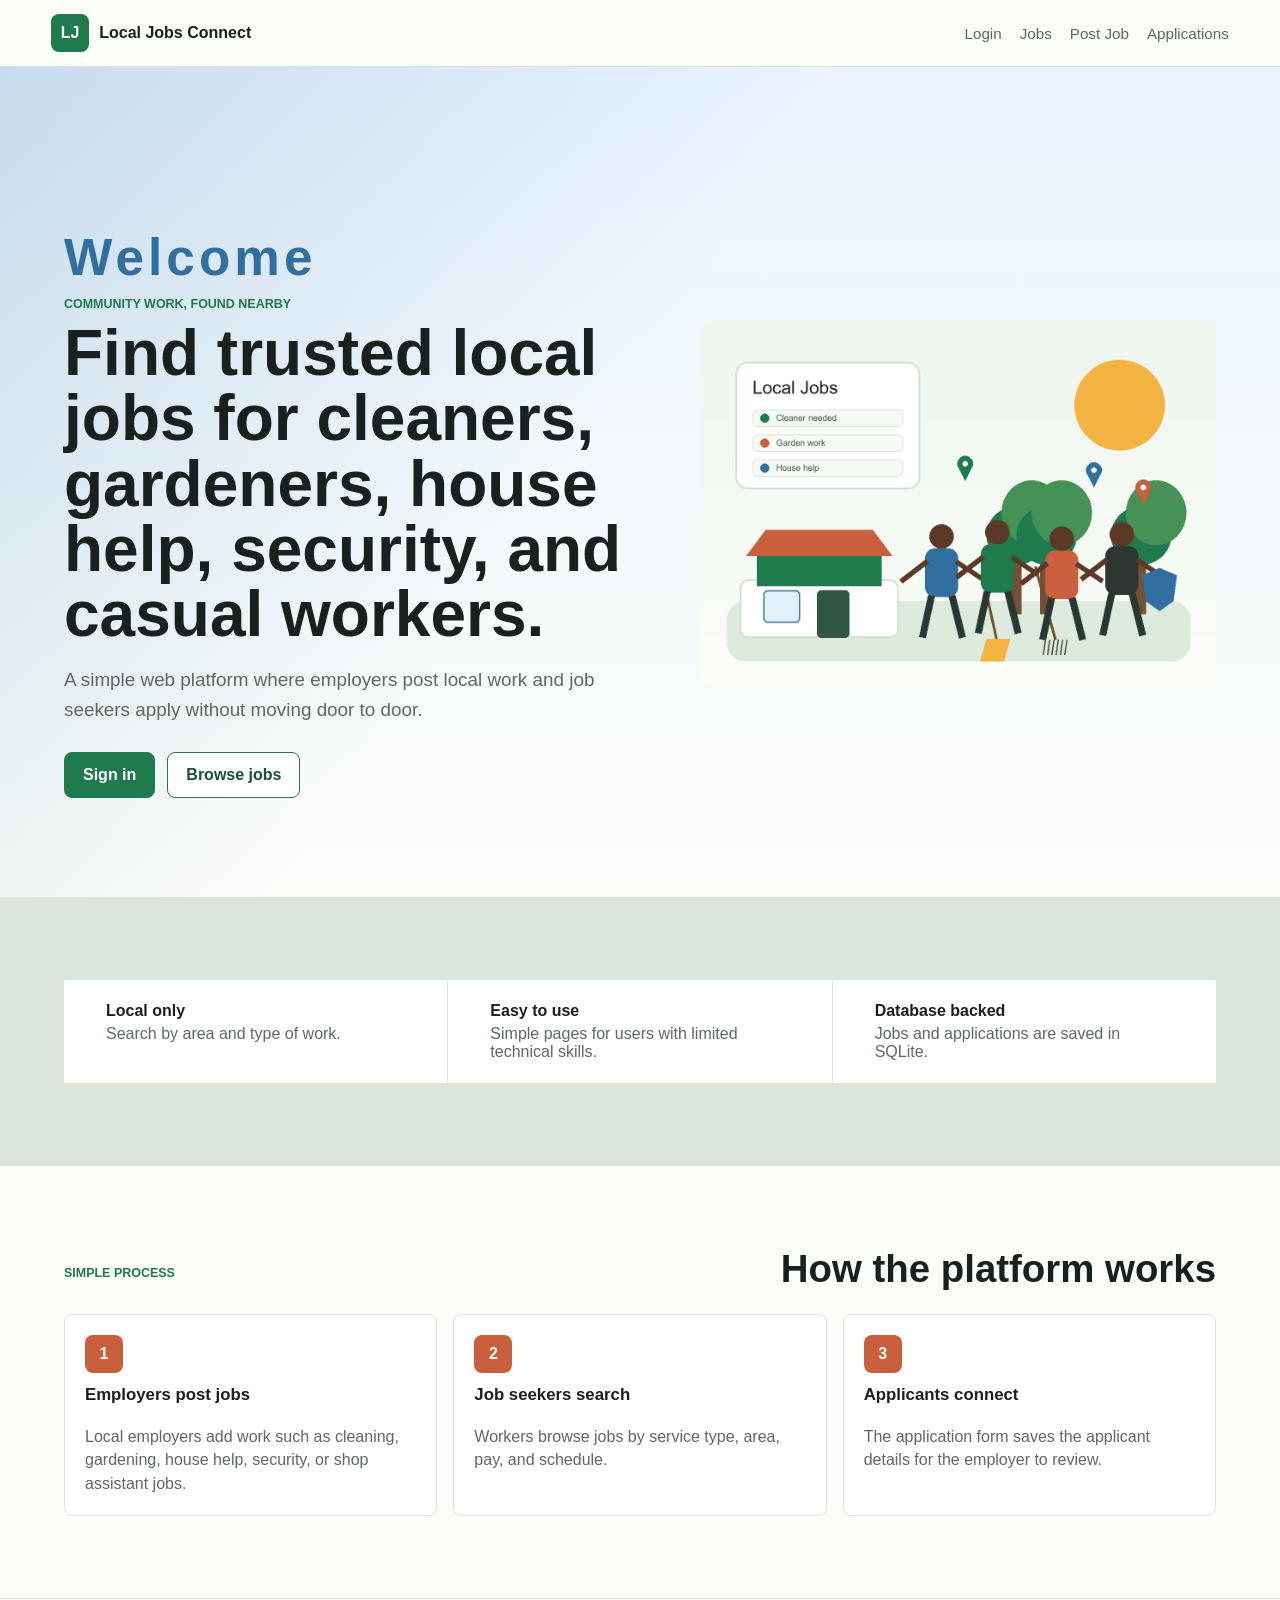
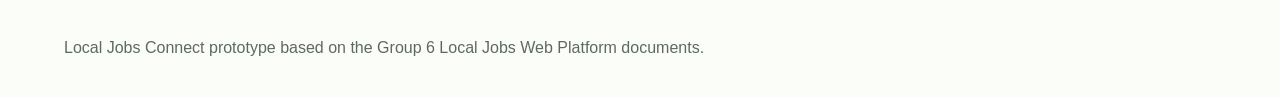
==== index.html @ a4a3d5a1 "Initial commit: Local Jobs Connect web app" ====
<!DOCTYPE html>
<html lang="en">
<head>
  <meta charset="UTF-8">
  <meta name="viewport" content="width=device-width, initial-scale=1.0">
  <title>Local Jobs Connect</title>
  <link rel="stylesheet" href="styles.css">
</head>
<body>
  <header class="site-header">
    <a class="brand" href="/" aria-label="Local Jobs Connect home">
      <span class="brand-mark">LJ</span>
      <span>Local Jobs Connect</span>
    </a>
    <nav aria-label="Main navigation">
      <a href="/login.html">Login</a>
      <a href="/jobs.html">Jobs</a>
      <a href="/post.html">Post Job</a>
      <a href="/applications.html">Applications</a>
    </nav>
  </header>


  <main>
    <section class="hero hero--welcome">
      <div class="hero-copy">
        <div class="welcome-anim" aria-label="Welcome" role="heading" aria-level="1">
          <span id="welcomeLetters" class="welcome-letter"></span>
        </div>

        <p class="eyebrow">Community work, found nearby</p>
        <h1>Find trusted local jobs for cleaners, gardeners, house help, security, and casual workers.</h1>
        <p class="hero-text">A simple web platform where employers post local work and job seekers apply without moving door to door.</p>
        <div class="hero-actions">
          <a class="button primary" href="/login.html">Sign in</a>
          <a class="button secondary" href="/jobs.html">Browse jobs</a>
        </div>
      </div>

      <div class="hero-media" aria-label="Local jobs hero background">
        <img
          src="assets/local-jobs-hero.png"
          alt="A gardener boy slashing the garden area"
          class="hero-bg-img"
        />
      </div>
    </section>

    <script>
      // Letter-by-letter Welcome animation on the first page
      (function () {
        const host = document.getElementById('welcomeLetters');
        if (!host) return;
        const text = 'Welcome';
        host.textContent = '';
        let i = 0;
        const interval = setInterval(() => {
          host.textContent += text[i];
          i += 1;
          if (i >= text.length) clearInterval(interval);
        }, 140);
      })();
    </script>


    <section class="quick-stats" aria-label="Platform highlights">
      <div>
        <strong>Local only</strong>
        <span>Search by area and type of work.</span>
      </div>
      <div>
        <strong>Easy to use</strong>
        <span>Simple pages for users with limited technical skills.</span>
      </div>
      <div>
        <strong>Database backed</strong>
        <span>Jobs and applications are saved in SQLite.</span>
      </div>
    </section>

    <section class="how-section">
      <div class="section-heading">
        <p class="eyebrow">Simple process</p>
        <h2>How the platform works</h2>
      </div>
      <div class="steps">
        <article>
          <span>1</span>
          <h3>Employers post jobs</h3>
          <p>Local employers add work such as cleaning, gardening, house help, security, or shop assistant jobs.</p>
        </article>
        <article>
          <span>2</span>
          <h3>Job seekers search</h3>
          <p>Workers browse jobs by service type, area, pay, and schedule.</p>
        </article>
        <article>
          <span>3</span>
          <h3>Applicants connect</h3>
          <p>The application form saves the applicant details for the employer to review.</p>
        </article>
      </div>
    </section>
  </main>

  <footer>
    <p>Local Jobs Connect prototype based on the Group 6 Local Jobs Web Platform documents.</p>
  </footer>
</body>
</html>
---- styles.css ----
:root {
  --ink: #18211e;
  --muted: #5d6962;
  --line: #dce5dc;
  --paper: #fbfdf9;
  --soft: #eef6ee;
  --green: #1f7a4d;
  --green-dark: #135333;
  --sun: #f3b441;
  --clay: #c95f3c;
  --blue: #306f9f;
  --white: #ffffff;
  font-family: Arial, Helvetica, sans-serif;
}

* {
  box-sizing: border-box;
}

html {
  scroll-behavior: smooth;
}

body {
  margin: 0;
  color: var(--ink);
  background: var(--paper);
}

a {
  color: inherit;
}

.site-header {
  position: sticky;
  top: 0;
  z-index: 10;
  display: flex;
  align-items: center;
  justify-content: space-between;
  gap: 18px;
  padding: 14px clamp(16px, 4vw, 56px);
  background: rgba(251, 253, 249, 0.94);
  border-bottom: 1px solid var(--line);
  backdrop-filter: blur(12px);
}

.brand {
  display: inline-flex;
  align-items: center;
  gap: 10px;
  font-weight: 800;
  text-decoration: none;
}

.brand-mark {
  display: grid;
  width: 38px;
  height: 38px;
  place-items: center;
  color: var(--white);
  background: var(--green);
  border-radius: 8px;
}

nav {
  display: flex;
  gap: 18px;
  color: var(--muted);
  font-size: 0.95rem;
}

nav a {
  text-decoration: none;
}

nav a[aria-current="page"] {
  color: var(--green-dark);
  font-weight: 800;
}

.hero {
  display: grid;
  grid-template-columns: minmax(0, 1fr) minmax(300px, 0.9fr);
  gap: clamp(24px, 5vw, 64px);
  align-items: center;
  min-height: calc(100vh - 70px);
  padding: clamp(34px, 6vw, 72px) clamp(16px, 5vw, 72px) 28px;
  background:
    linear-gradient(125deg, rgba(31, 122, 77, 0.12), transparent 46%),
    linear-gradient(0deg, var(--paper), var(--soft));
}

/* Blue welcome variant */
.hero--welcome {
  background:
    linear-gradient(125deg, rgba(48, 111, 159, 0.18), transparent 46%),
    linear-gradient(0deg, var(--paper), #eaf4ff);
}

.welcome-anim {
  margin: 18px 0 10px;
  font-weight: 900;
  color: var(--blue);
  font-size: clamp(2rem, 4vw, 3.2rem);
  letter-spacing: 0.08em;
}

.welcome-letter {
  display: inline-block;
  min-width: 1ch;
}

.hero-bg-img {
  width: 100%;
  height: 100%;
  object-fit: cover;
  border-radius: 12px;
}

.auth-wrap {
  padding: clamp(42px, 7vw, 82px) clamp(16px, 5vw, 72px) 42px;
  display: flex;
  justify-content: center;
}

.auth-card {
  width: min(720px, 100%);
  border: 1px solid var(--line);
  border-radius: 12px;
  background: #ffffff;
  padding: 26px;
}

.auth-title {
  margin: 0;
  color: var(--blue);
  font-size: clamp(2rem, 4vw, 3rem);
  font-weight: 900;
}

.auth-subtitle {
  margin: 10px 0 22px;
  color: var(--muted);
  font-weight: 700;
}

.auth-buttons {
  display: grid;
  grid-template-columns: 1fr 1fr;
  gap: 12px;
}

.auth-hint {
  margin-top: 18px;
  color: var(--muted);
  font-weight: 700;
}

@media (max-width: 640px) {
  .auth-buttons {
    grid-template-columns: 1fr;
  }
}


.hero-copy {
  max-width: 720px;
}

.eyebrow {
  margin: 0 0 10px;
  color: var(--green);
  font-size: 0.78rem;
  font-weight: 800;
  letter-spacing: 0;
  text-transform: uppercase;
}

h1,
h2,
h3,
p {
  overflow-wrap: anywhere;
}

h1 {
  margin: 0;
  max-width: 760px;
  font-size: clamp(2.15rem, 5vw, 4.9rem);
  line-height: 1.02;
}

h2 {
  margin: 0;
  font-size: clamp(1.6rem, 3vw, 2.45rem);
  line-height: 1.1;
}

h3 {
  margin: 0 0 8px;
  font-size: 1.05rem;
}

.hero-text {
  max-width: 620px;
  margin: 18px 0 0;
  color: var(--muted);
  font-size: clamp(1rem, 2vw, 1.18rem);
  line-height: 1.55;
}

.hero-actions {
  display: flex;
  flex-wrap: wrap;
  gap: 12px;
  margin-top: 28px;
}

.button {
  display: inline-flex;
  min-height: 46px;
  align-items: center;
  justify-content: center;
  padding: 0 18px;
  border: 1px solid var(--green);
  border-radius: 8px;
  font: inherit;
  font-weight: 800;
  text-decoration: none;
  cursor: pointer;
}

.button.primary {
  color: var(--white);
  background: var(--green);
}

.button.primary:hover {
  background: var(--green-dark);
}

.button.secondary {
  color: var(--green-dark);
  background: var(--white);
}

.hero-media {
  min-height: 320px;
}

.hero-media img {
  display: block;
  width: 100%;
  max-height: 72vh;
  object-fit: contain;
}

main {
  min-height: calc(100vh - 145px);
}

.page-hero {
  padding: clamp(42px, 7vw, 82px) clamp(16px, 5vw, 72px) clamp(24px, 4vw, 42px);
  background:
    linear-gradient(125deg, rgba(31, 122, 77, 0.12), transparent 46%),
    var(--soft);
  border-bottom: 1px solid var(--line);
}

.page-hero h1 {
  max-width: 850px;
  font-size: clamp(2rem, 4vw, 3.8rem);
}

.page-hero p:not(.eyebrow) {
  max-width: 720px;
  margin: 14px 0 0;
  color: var(--muted);
  font-size: 1.08rem;
  line-height: 1.5;
}

.quick-stats {
  display: grid;
  grid-template-columns: repeat(3, 1fr);
  gap: 1px;
  background: var(--line);
  border-block: 1px solid var(--line);
}

.quick-stats div {
  padding: 22px clamp(16px, 4vw, 42px);
  background: var(--white);
}

.quick-stats strong,
.quick-stats span {
  display: block;
}

.quick-stats span {
  margin-top: 5px;
  color: var(--muted);
}

section:not(.hero) {
  padding: clamp(42px, 7vw, 82px) clamp(16px, 5vw, 72px);
}

.section-heading {
  display: flex;
  align-items: end;
  justify-content: space-between;
  gap: 18px;
  margin-bottom: 24px;
}

.filters,
.post-form {
  display: grid;
  grid-template-columns: repeat(3, minmax(0, 1fr));
  gap: 14px;
  margin-bottom: 24px;
}

label {
  display: grid;
  gap: 7px;
  color: var(--muted);
  font-size: 0.9rem;
  font-weight: 700;
}

input,
select,
textarea {
  width: 100%;
  min-height: 46px;
  padding: 11px 12px;
  border: 1px solid var(--line);
  border-radius: 8px;
  color: var(--ink);
  background: var(--white);
  font: inherit;
}

textarea {
  resize: vertical;
}

.wide {
  grid-column: 1 / -1;
}

.job-list {
  display: grid;
  grid-template-columns: repeat(3, minmax(0, 1fr));
  gap: 16px;
}

.application-list {
  display: grid;
  grid-template-columns: repeat(2, minmax(0, 1fr));
  gap: 16px;
}

.job-card,
.steps article {
  display: flex;
  min-height: 235px;
  flex-direction: column;
  gap: 12px;
  padding: 20px;
  border: 1px solid var(--line);
  border-radius: 8px;
  background: var(--white);
}

.job-card .tag {
  align-self: flex-start;
  padding: 6px 9px;
  border-radius: 999px;
  color: var(--green-dark);
  background: var(--soft);
  font-size: 0.78rem;
  font-weight: 800;
}

.job-card p {
  margin: 0;
  color: var(--muted);
  line-height: 1.45;
}

.job-meta {
  display: grid;
  gap: 6px;
  margin-top: auto;
  color: var(--ink);
  font-size: 0.93rem;
}

.post-section {
  background: #f6faf4;
  border-block: 1px solid var(--line);
}

.post-form {
  max-width: 980px;
}

.apply-layout {
  display: grid;
  grid-template-columns: minmax(280px, 0.75fr) minmax(0, 1fr);
  gap: 18px;
  align-items: start;
}

.page-form {
  display: grid;
  grid-template-columns: repeat(2, minmax(0, 1fr));
  gap: 14px;
  padding: 20px;
  border: 1px solid var(--line);
  border-radius: 8px;
  background: var(--white);
}

.empty {
  grid-column: 1 / -1;
  margin: 0;
  padding: 20px;
  border: 1px dashed var(--line);
  border-radius: 8px;
  color: var(--muted);
  background: var(--white);
}

.steps {
  display: grid;
  grid-template-columns: repeat(3, minmax(0, 1fr));
  gap: 16px;
}

.steps article {
  min-height: 190px;
}

.steps span {
  display: grid;
  width: 38px;
  height: 38px;
  place-items: center;
  border-radius: 8px;
  color: var(--white);
  background: var(--clay);
  font-weight: 800;
}

.steps p {
  margin: 0;
  color: var(--muted);
  line-height: 1.45;
}

dialog {
  width: min(520px, calc(100vw - 28px));
  border: 0;
  border-radius: 8px;
  padding: 0;
  box-shadow: 0 24px 70px rgba(0, 0, 0, 0.28);
}

dialog::backdrop {
  background: rgba(24, 33, 30, 0.46);
}

.apply-form {
  position: relative;
  display: grid;
  gap: 14px;
  padding: 24px;
}

.close-button {
  position: absolute;
  top: 12px;
  right: 12px;
  width: 34px;
  height: 34px;
  border: 1px solid var(--line);
  border-radius: 8px;
  background: var(--white);
  cursor: pointer;
}

.toast {
  position: fixed;
  left: 50%;
  bottom: 18px;
  z-index: 20;
  max-width: min(420px, calc(100vw - 28px));
  padding: 12px 16px;
  color: var(--white);
  background: var(--ink);
  border-radius: 8px;
  opacity: 0;
  transform: translate(-50%, 20px);
  transition: 0.2s ease;
  pointer-events: none;
}

.toast.show {
  opacity: 1;
  transform: translate(-50%, 0);
}

footer {
  padding: 24px clamp(16px, 5vw, 72px);
  color: var(--muted);
  border-top: 1px solid var(--line);
}

@media (max-width: 900px) {
  .hero {
    grid-template-columns: 1fr;
    min-height: auto;
  }

  .hero-media {
    min-height: 220px;
  }

  .filters,
  .post-form,
  .job-list,
  .application-list,
  .steps,
  .quick-stats,
  .apply-layout,
  .page-form {
    grid-template-columns: 1fr;
  }

  .section-heading {
    display: block;
  }
}

@media (max-width: 640px) {
  .site-header {
    align-items: flex-start;
    flex-direction: column;
  }

  nav {
    width: 100%;
    justify-content: space-between;
    gap: 10px;
  }

  .hero-actions .button {
    width: 100%;
  }
}
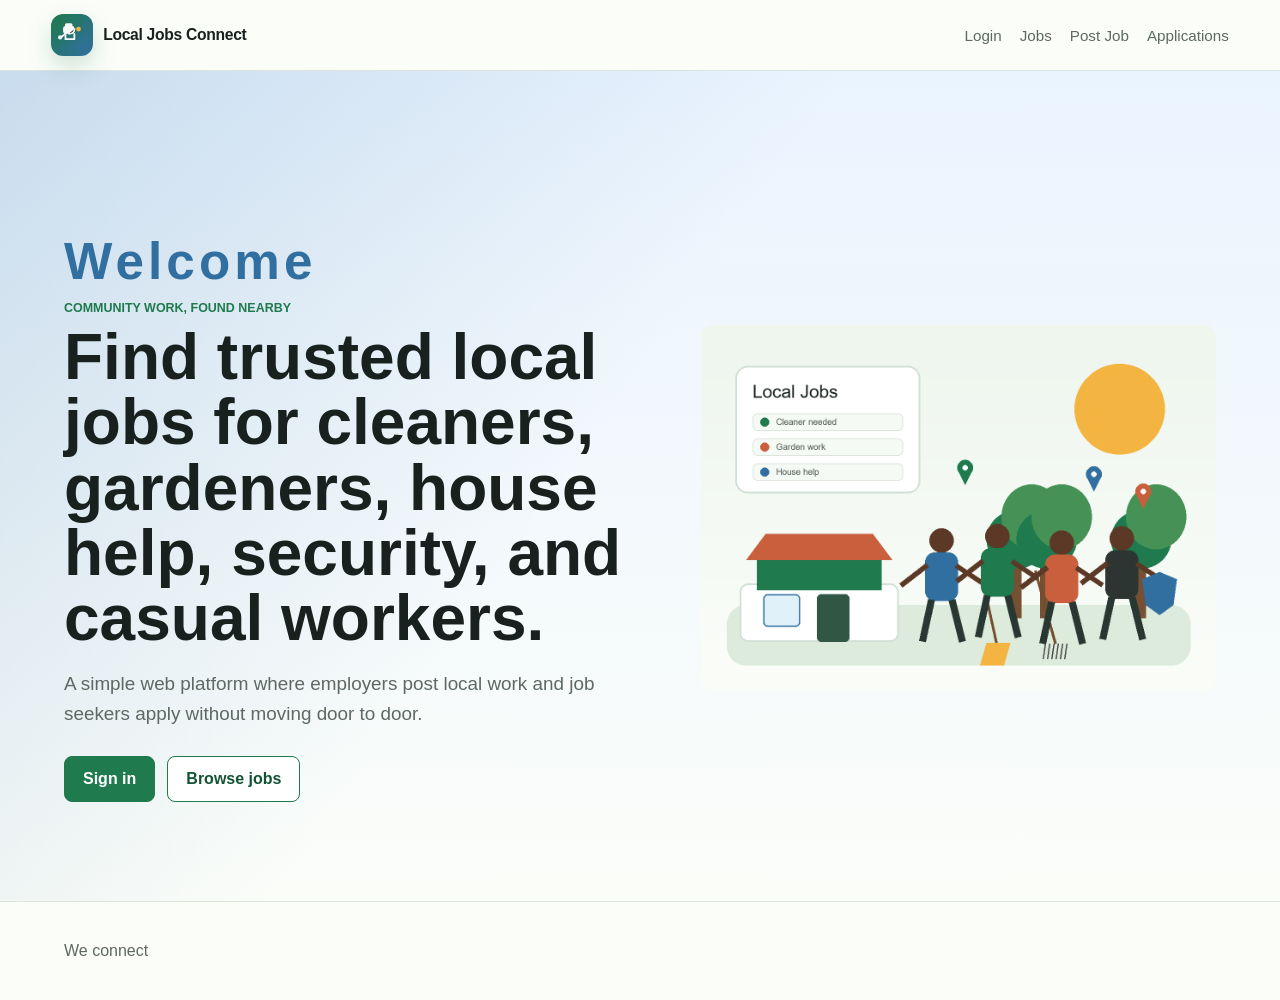
==== commit 24052a74: "changes" ====
--- a/index.html
+++ b/index.html
@@ -1,15 +1,18 @@
 <!DOCTYPE html>
 <html lang="en">
+
 <head>
   <meta charset="UTF-8">
   <meta name="viewport" content="width=device-width, initial-scale=1.0">
   <title>Local Jobs Connect</title>
+  <link rel="icon" type="image/svg+xml" href="assets/job-connect-icon.svg">
   <link rel="stylesheet" href="styles.css">
 </head>
+
 <body>
   <header class="site-header">
     <a class="brand" href="/" aria-label="Local Jobs Connect home">
-      <span class="brand-mark">LJ</span>
+      <img class="brand-mark" src="assets/job-connect-icon.svg" alt="" aria-hidden="true">
       <span>Local Jobs Connect</span>
     </a>
     <nav aria-label="Main navigation">
@@ -30,7 +33,8 @@
 
         <p class="eyebrow">Community work, found nearby</p>
         <h1>Find trusted local jobs for cleaners, gardeners, house help, security, and casual workers.</h1>
-        <p class="hero-text">A simple web platform where employers post local work and job seekers apply without moving door to door.</p>
+        <p class="hero-text">A simple web platform where employers post local work and job seekers apply without moving
+          door to door.</p>
         <div class="hero-actions">
           <a class="button primary" href="/login.html">Sign in</a>
           <a class="button secondary" href="/jobs.html">Browse jobs</a>
@@ -38,11 +42,7 @@
       </div>
 
       <div class="hero-media" aria-label="Local jobs hero background">
-        <img
-          src="assets/local-jobs-hero.png"
-          alt="A gardener boy slashing the garden area"
-          class="hero-bg-img"
-        />
+        <img src="assets/local-jobs-hero.png" alt="A gardener boy slashing the garden area" class="hero-bg-img" />
       </div>
     </section>
 
@@ -63,48 +63,11 @@
     </script>
 
 
-    <section class="quick-stats" aria-label="Platform highlights">
-      <div>
-        <strong>Local only</strong>
-        <span>Search by area and type of work.</span>
-      </div>
-      <div>
-        <strong>Easy to use</strong>
-        <span>Simple pages for users with limited technical skills.</span>
-      </div>
-      <div>
-        <strong>Database backed</strong>
-        <span>Jobs and applications are saved in SQLite.</span>
-      </div>
-    </section>
-
-    <section class="how-section">
-      <div class="section-heading">
-        <p class="eyebrow">Simple process</p>
-        <h2>How the platform works</h2>
-      </div>
-      <div class="steps">
-        <article>
-          <span>1</span>
-          <h3>Employers post jobs</h3>
-          <p>Local employers add work such as cleaning, gardening, house help, security, or shop assistant jobs.</p>
-        </article>
-        <article>
-          <span>2</span>
-          <h3>Job seekers search</h3>
-          <p>Workers browse jobs by service type, area, pay, and schedule.</p>
-        </article>
-        <article>
-          <span>3</span>
-          <h3>Applicants connect</h3>
-          <p>The application form saves the applicant details for the employer to review.</p>
-        </article>
-      </div>
-    </section>
   </main>
 
   <footer>
-    <p>Local Jobs Connect prototype based on the Group 6 Local Jobs Web Platform documents.</p>
+    <p>We connect</p>
   </footer>
 </body>
-</html>
+
+</html>
--- a/styles.css
+++ b/styles.css
@@ -54,13 +54,18 @@
 }
 
 .brand-mark {
-  display: grid;
-  width: 38px;
-  height: 38px;
-  place-items: center;
-  color: var(--white);
-  background: var(--green);
-  border-radius: 8px;
+  display: block;
+  width: 42px;
+  height: 42px;
+  padding: 2px;
+  border-radius: 12px;
+  background: linear-gradient(135deg, var(--green) 0%, var(--blue) 100%);
+  box-shadow: 0 10px 24px rgba(31, 122, 77, 0.2);
+}
+
+.brand span:last-child {
+  font-size: 0.98rem;
+  letter-spacing: -0.02em;
 }
 
 nav {
@@ -563,4 +568,4 @@
   .hero-actions .button {
     width: 100%;
   }
-}
+}
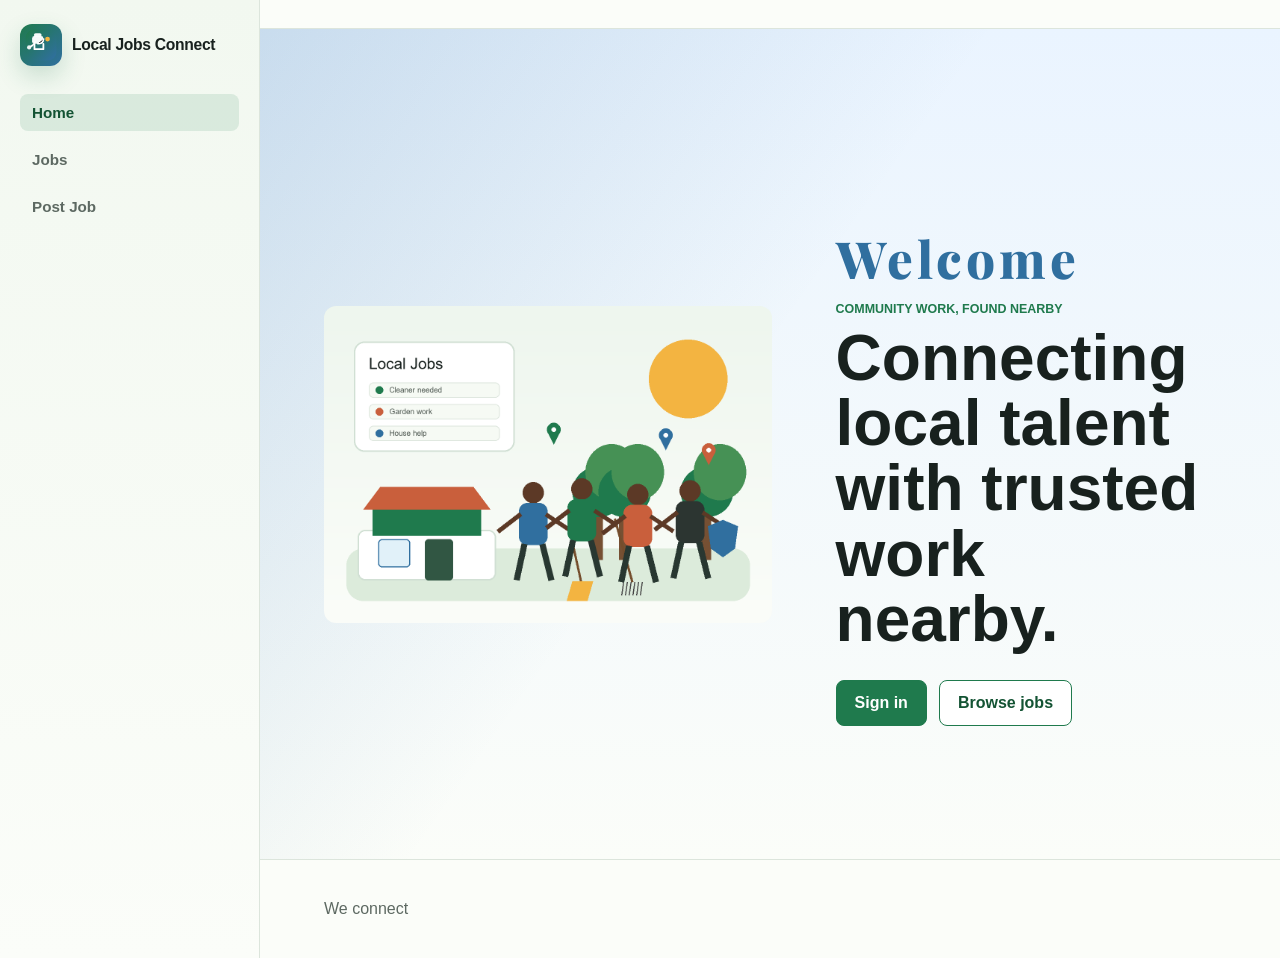
==== commit f623db6f: "changes" ====
--- a/index.html
+++ b/index.html
@@ -5,69 +5,76 @@
   <meta charset="UTF-8">
   <meta name="viewport" content="width=device-width, initial-scale=1.0">
   <title>Local Jobs Connect</title>
+  <link rel="preconnect" href="https://fonts.googleapis.com">
+  <link rel="preconnect" href="https://fonts.gstatic.com" crossorigin>
+  <link href="https://fonts.googleapis.com/css2?family=Playfair+Display:wght@600;700;800&display=swap" rel="stylesheet">
   <link rel="icon" type="image/svg+xml" href="assets/job-connect-icon.svg">
   <link rel="stylesheet" href="styles.css">
 </head>
 
-<body>
-  <header class="site-header">
-    <a class="brand" href="/" aria-label="Local Jobs Connect home">
-      <img class="brand-mark" src="assets/job-connect-icon.svg" alt="" aria-hidden="true">
-      <span>Local Jobs Connect</span>
-    </a>
-    <nav aria-label="Main navigation">
-      <a href="/login.html">Login</a>
-      <a href="/jobs.html">Jobs</a>
-      <a href="/post.html">Post Job</a>
-      <a href="/applications.html">Applications</a>
-    </nav>
-  </header>
+<body data-page="home">
+  <div class="page-shell">
+    <aside class="sidebar">
+      <a class="brand" href="/" aria-label="Local Jobs Connect home">
+        <img class="brand-mark" src="assets/job-connect-icon.svg" alt="" aria-hidden="true">
+        <span>Local Jobs Connect</span>
+      </a>
+      <nav aria-label="Sidebar navigation">
+        <a href="/" aria-current="page">Home</a>
+        <a href="/jobs.html">Jobs</a>
+        <a href="/post.html">Post Job</a>
+        <a href="/applications.html">Applications</a>
+      </nav>
+    </aside>
+
+    <div class="page-content">
+      <header class="site-header"></header>
+
+      <main>
+        <section class="hero hero--welcome">
+          <div class="hero-copy">
+            <div class="welcome-anim" aria-label="Welcome" role="heading" aria-level="1">
+              <span id="welcomeLetters" class="welcome-letter"></span>
+            </div>
+
+            <p class="eyebrow">Community work, found nearby</p>
+            <h1>Connecting local talent with trusted work nearby.</h1>
+            <div class="hero-actions">
+              <a class="button primary" href="/login.html">Sign in</a>
+              <a class="button secondary" href="/jobs.html">Browse jobs</a>
+            </div>
+          </div>
+
+          <div class="hero-media" aria-label="Local jobs hero background">
+            <img src="assets/local-jobs-hero.png" alt="A gardener boy slashing the garden area" class="hero-bg-img" />
+          </div>
+        </section>
+
+        <script src="script.js"></script>
+        <script>
+          // Letter-by-letter Welcome animation on the first page
+          (function () {
+            const host = document.getElementById('welcomeLetters');
+            if (!host) return;
+            const text = 'Welcome';
+            host.textContent = '';
+            let i = 0;
+            const interval = setInterval(() => {
+              host.textContent += text[i];
+              i += 1;
+              if (i >= text.length) clearInterval(interval);
+            }, 140);
+          })();
+        </script>
 
 
-  <main>
-    <section class="hero hero--welcome">
-      <div class="hero-copy">
-        <div class="welcome-anim" aria-label="Welcome" role="heading" aria-level="1">
-          <span id="welcomeLetters" class="welcome-letter"></span>
-        </div>
+      </main>
 
-        <p class="eyebrow">Community work, found nearby</p>
-        <h1>Find trusted local jobs for cleaners, gardeners, house help, security, and casual workers.</h1>
-        <p class="hero-text">A simple web platform where employers post local work and job seekers apply without moving
-          door to door.</p>
-        <div class="hero-actions">
-          <a class="button primary" href="/login.html">Sign in</a>
-          <a class="button secondary" href="/jobs.html">Browse jobs</a>
-        </div>
-      </div>
-
-      <div class="hero-media" aria-label="Local jobs hero background">
-        <img src="assets/local-jobs-hero.png" alt="A gardener boy slashing the garden area" class="hero-bg-img" />
-      </div>
-    </section>
-
-    <script>
-      // Letter-by-letter Welcome animation on the first page
-      (function () {
-        const host = document.getElementById('welcomeLetters');
-        if (!host) return;
-        const text = 'Welcome';
-        host.textContent = '';
-        let i = 0;
-        const interval = setInterval(() => {
-          host.textContent += text[i];
-          i += 1;
-          if (i >= text.length) clearInterval(interval);
-        }, 140);
-      })();
-    </script>
-
-
-  </main>
-
-  <footer>
-    <p>We connect</p>
-  </footer>
+      <footer>
+        <p>We connect</p>
+      </footer>
+    </div>
+  </div>
 </body>
 
 </html>
--- a/styles.css
+++ b/styles.css
@@ -31,6 +31,51 @@
   color: inherit;
 }
 
+.page-shell {
+  display: grid;
+  grid-template-columns: minmax(220px, 260px) minmax(0, 1fr);
+  min-height: 100vh;
+}
+
+.sidebar {
+  position: sticky;
+  top: 0;
+  display: flex;
+  flex-direction: column;
+  gap: 24px;
+  min-height: 100vh;
+  padding: 24px 20px;
+  border-right: 1px solid var(--line);
+  background: linear-gradient(180deg, #f2f8f0 0%, #fbfdf9 100%);
+}
+
+.sidebar .brand {
+  margin-bottom: 4px;
+}
+
+.sidebar nav {
+  display: grid;
+  gap: 10px;
+}
+
+.sidebar nav a {
+  padding: 10px 12px;
+  border-radius: 8px;
+  color: var(--muted);
+  text-decoration: none;
+  font-weight: 700;
+}
+
+.sidebar nav a[aria-current="page"] {
+  color: var(--green-dark);
+  background: rgba(31, 122, 77, 0.12);
+}
+
+.page-content {
+  display: flex;
+  flex-direction: column;
+}
+
 .site-header {
   position: sticky;
   top: 0;
@@ -86,7 +131,7 @@
 
 .hero {
   display: grid;
-  grid-template-columns: minmax(0, 1fr) minmax(300px, 0.9fr);
+  grid-template-columns: minmax(0, 1fr) minmax(320px, 0.85fr);
   gap: clamp(24px, 5vw, 64px);
   align-items: center;
   min-height: calc(100vh - 70px);
@@ -105,7 +150,8 @@
 
 .welcome-anim {
   margin: 18px 0 10px;
-  font-weight: 900;
+  font-family: 'Playfair Display', Georgia, serif;
+  font-weight: 800;
   color: var(--blue);
   font-size: clamp(2rem, 4vw, 3.2rem);
   letter-spacing: 0.08em;
@@ -171,6 +217,11 @@
 
 .hero-copy {
   max-width: 720px;
+  order: 2;
+}
+
+.hero-media {
+  order: 1;
 }
 
 .eyebrow {
@@ -404,6 +455,63 @@
   margin-top: auto;
   color: var(--ink);
   font-size: 0.93rem;
+}
+
+.job-actions {
+  display: flex;
+  flex-wrap: wrap;
+  gap: 10px;
+  margin-top: auto;
+}
+
+.job-actions .button {
+  min-height: 40px;
+}
+
+.whatsapp-link {
+  color: var(--green-dark);
+  font-weight: 700;
+  text-decoration: none;
+}
+
+.whatsapp-link:hover {
+  text-decoration: underline;
+}
+
+.applicant-panel {
+  margin-top: 12px;
+}
+
+.applicant-list {
+  display: grid;
+  gap: 10px;
+}
+
+.applicant-card {
+  padding: 12px;
+  border: 1px solid var(--line);
+  border-radius: 8px;
+  background: #f7fcf6;
+}
+
+.applicant-card h4 {
+  margin: 0 0 6px;
+}
+
+.access-dialog-form {
+  display: grid;
+  gap: 12px;
+  min-width: min(420px, calc(100vw - 32px));
+  padding: 6px 2px 2px;
+}
+
+.access-dialog-form h3 {
+  margin: 0;
+}
+
+.access-dialog-form p {
+  margin: 0;
+  color: var(--muted);
 }
 
 .post-section {
@@ -528,6 +636,17 @@
 }
 
 @media (max-width: 900px) {
+  .page-shell {
+    grid-template-columns: 1fr;
+  }
+
+  .sidebar {
+    position: static;
+    min-height: auto;
+    border-right: 0;
+    border-bottom: 1px solid var(--line);
+  }
+
   .hero {
     grid-template-columns: 1fr;
     min-height: auto;
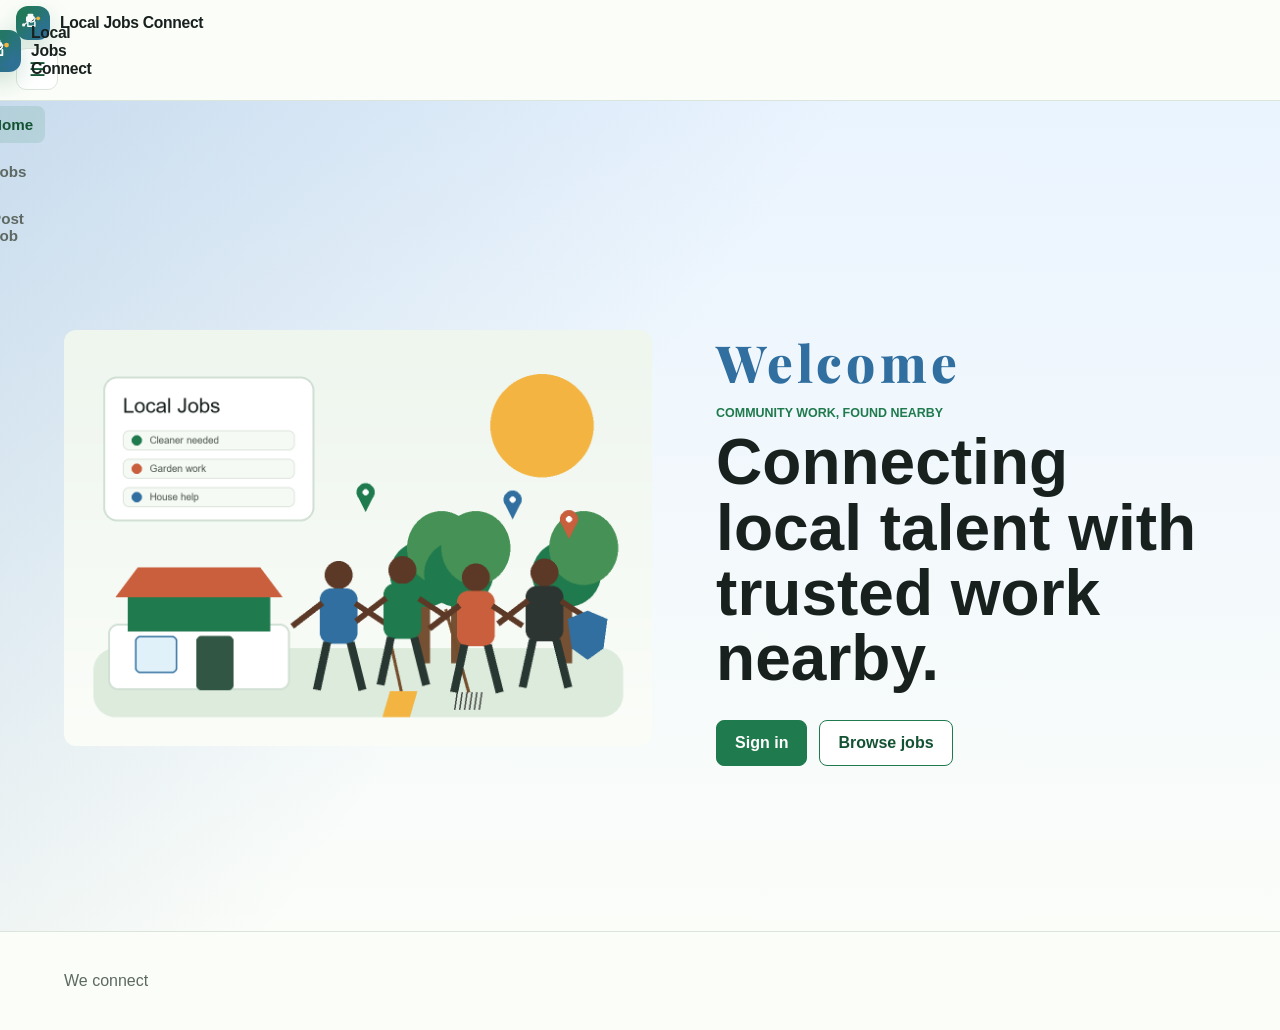
==== commit 8c8395a1: "changes" ====
--- a/index.html
+++ b/index.html
@@ -14,7 +14,7 @@
 
 <body data-page="home">
   <div class="page-shell">
-    <aside class="sidebar">
+    <aside class="sidebar" id="sidebarMenu">
       <a class="brand" href="/" aria-label="Local Jobs Connect home">
         <img class="brand-mark" src="assets/job-connect-icon.svg" alt="" aria-hidden="true">
         <span>Local Jobs Connect</span>
@@ -28,7 +28,16 @@
     </aside>
 
     <div class="page-content">
-      <header class="site-header"></header>
+      <header class="site-header">
+        <a class="brand brand--header" href="/" aria-label="Local Jobs Connect home">
+          <img class="brand-mark" src="assets/job-connect-icon.svg" alt="" aria-hidden="true">
+          <span>Local Jobs Connect</span>
+        </a>
+        <button class="menu-toggle" id="menuToggle" type="button" aria-label="Toggle menu" aria-controls="sidebarMenu"
+          aria-expanded="false">
+          ☰
+        </button>
+      </header>
 
       <main>
         <section class="hero hero--welcome">
--- a/styles.css
+++ b/styles.css
@@ -33,8 +33,12 @@
 
 .page-shell {
   display: grid;
+  grid-template-columns: 0 minmax(0, 1fr);
+  min-height: 100vh;
+}
+
+.page-shell.sidebar-open {
   grid-template-columns: minmax(220px, 260px) minmax(0, 1fr);
-  min-height: 100vh;
 }
 
 .sidebar {
@@ -47,6 +51,9 @@
   padding: 24px 20px;
   border-right: 1px solid var(--line);
   background: linear-gradient(180deg, #f2f8f0 0%, #fbfdf9 100%);
+  transform: translateX(-100%);
+  transition: transform 0.2s ease;
+  z-index: 20;
 }
 
 .sidebar .brand {
@@ -74,6 +81,7 @@
 .page-content {
   display: flex;
   flex-direction: column;
+  transition: margin-left 0.2s ease;
 }
 
 .site-header {
@@ -81,13 +89,42 @@
   top: 0;
   z-index: 10;
   display: flex;
-  align-items: center;
-  justify-content: space-between;
-  gap: 18px;
-  padding: 14px clamp(16px, 4vw, 56px);
+  flex-direction: column;
+  align-items: flex-start;
+  gap: 8px;
+  padding: 6px 16px 10px;
   background: rgba(251, 253, 249, 0.94);
   border-bottom: 1px solid var(--line);
   backdrop-filter: blur(12px);
+}
+
+.brand--header {
+  padding: 0;
+  margin: 0;
+}
+
+.brand--header .brand-mark {
+  width: 34px;
+  height: 34px;
+}
+
+.menu-toggle {
+  display: inline-flex;
+  align-items: center;
+  justify-content: center;
+  width: 42px;
+  height: 42px;
+  margin: 0;
+  border: 1px solid var(--line);
+  border-radius: 10px;
+  background: var(--white);
+  color: var(--green-dark);
+  font-size: 1.2rem;
+  cursor: pointer;
+}
+
+.page-shell.sidebar-open .sidebar {
+  transform: translateX(0);
 }
 
 .brand {
